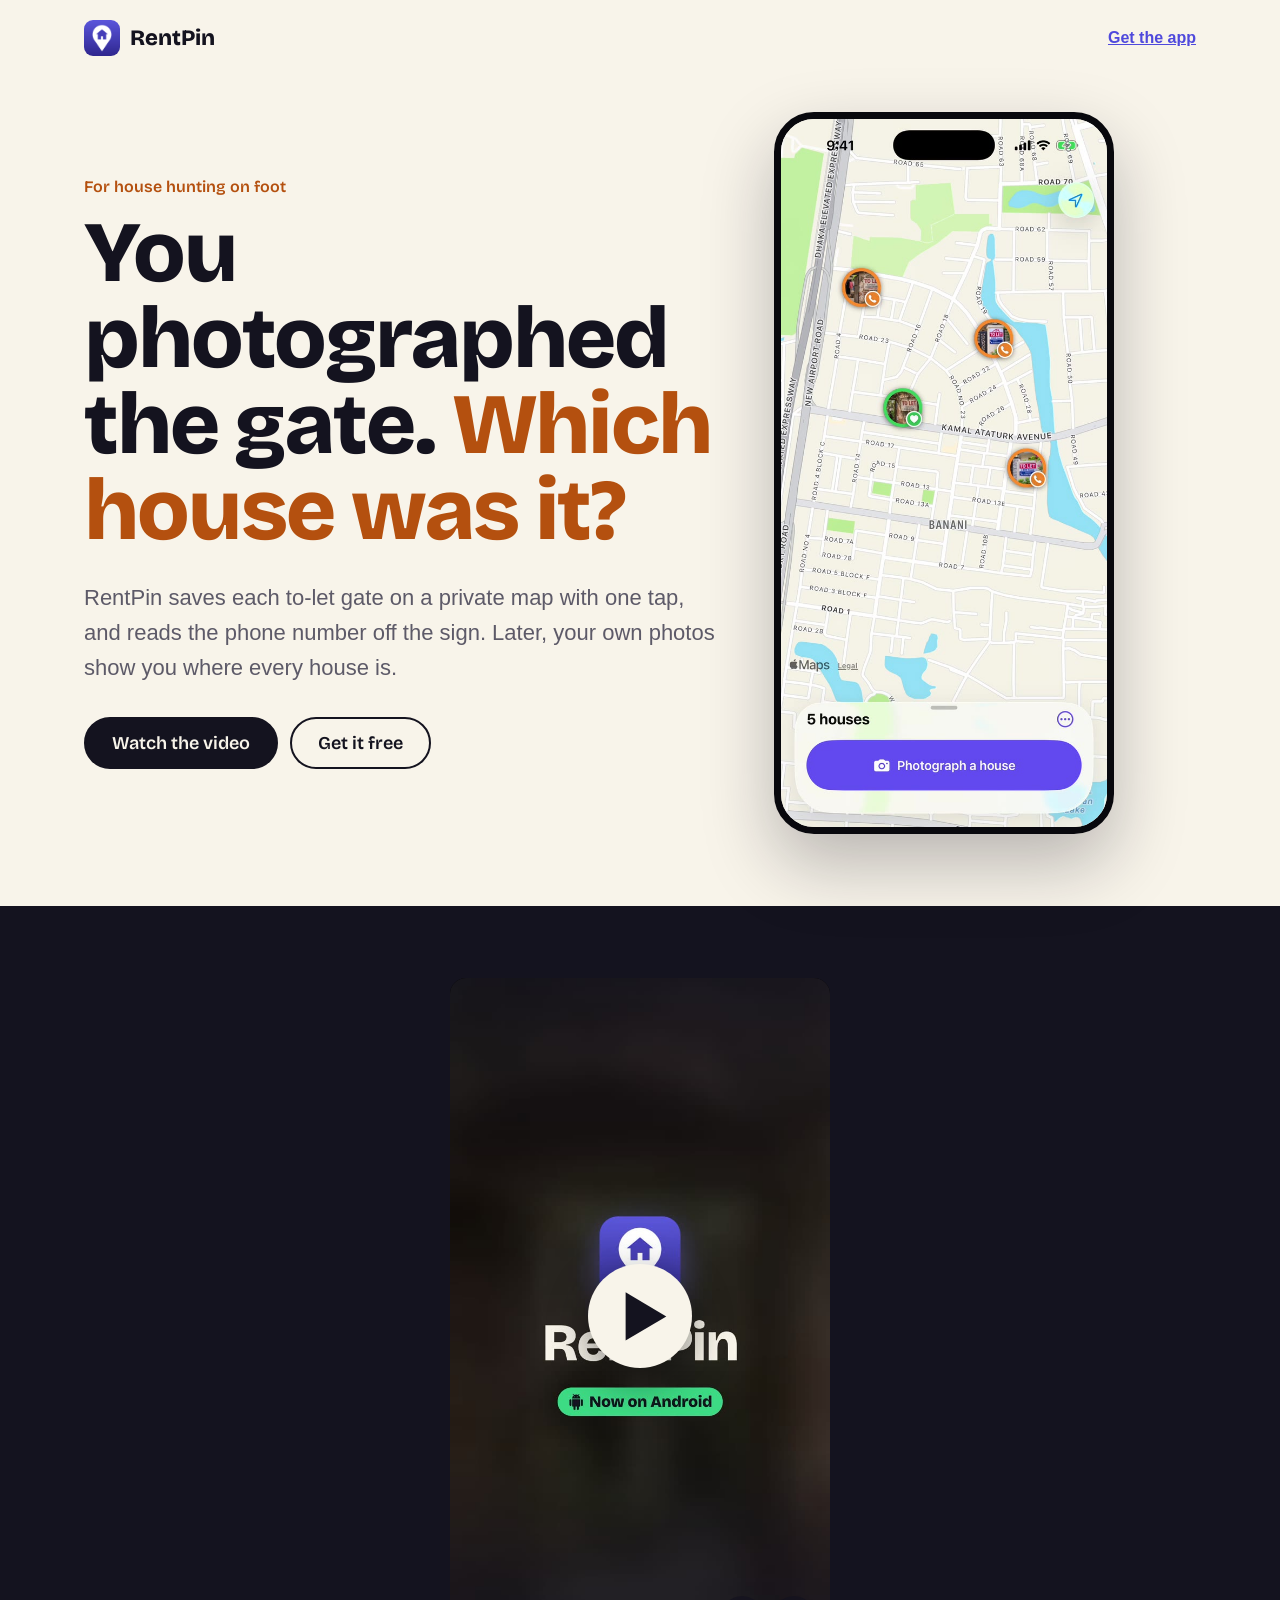
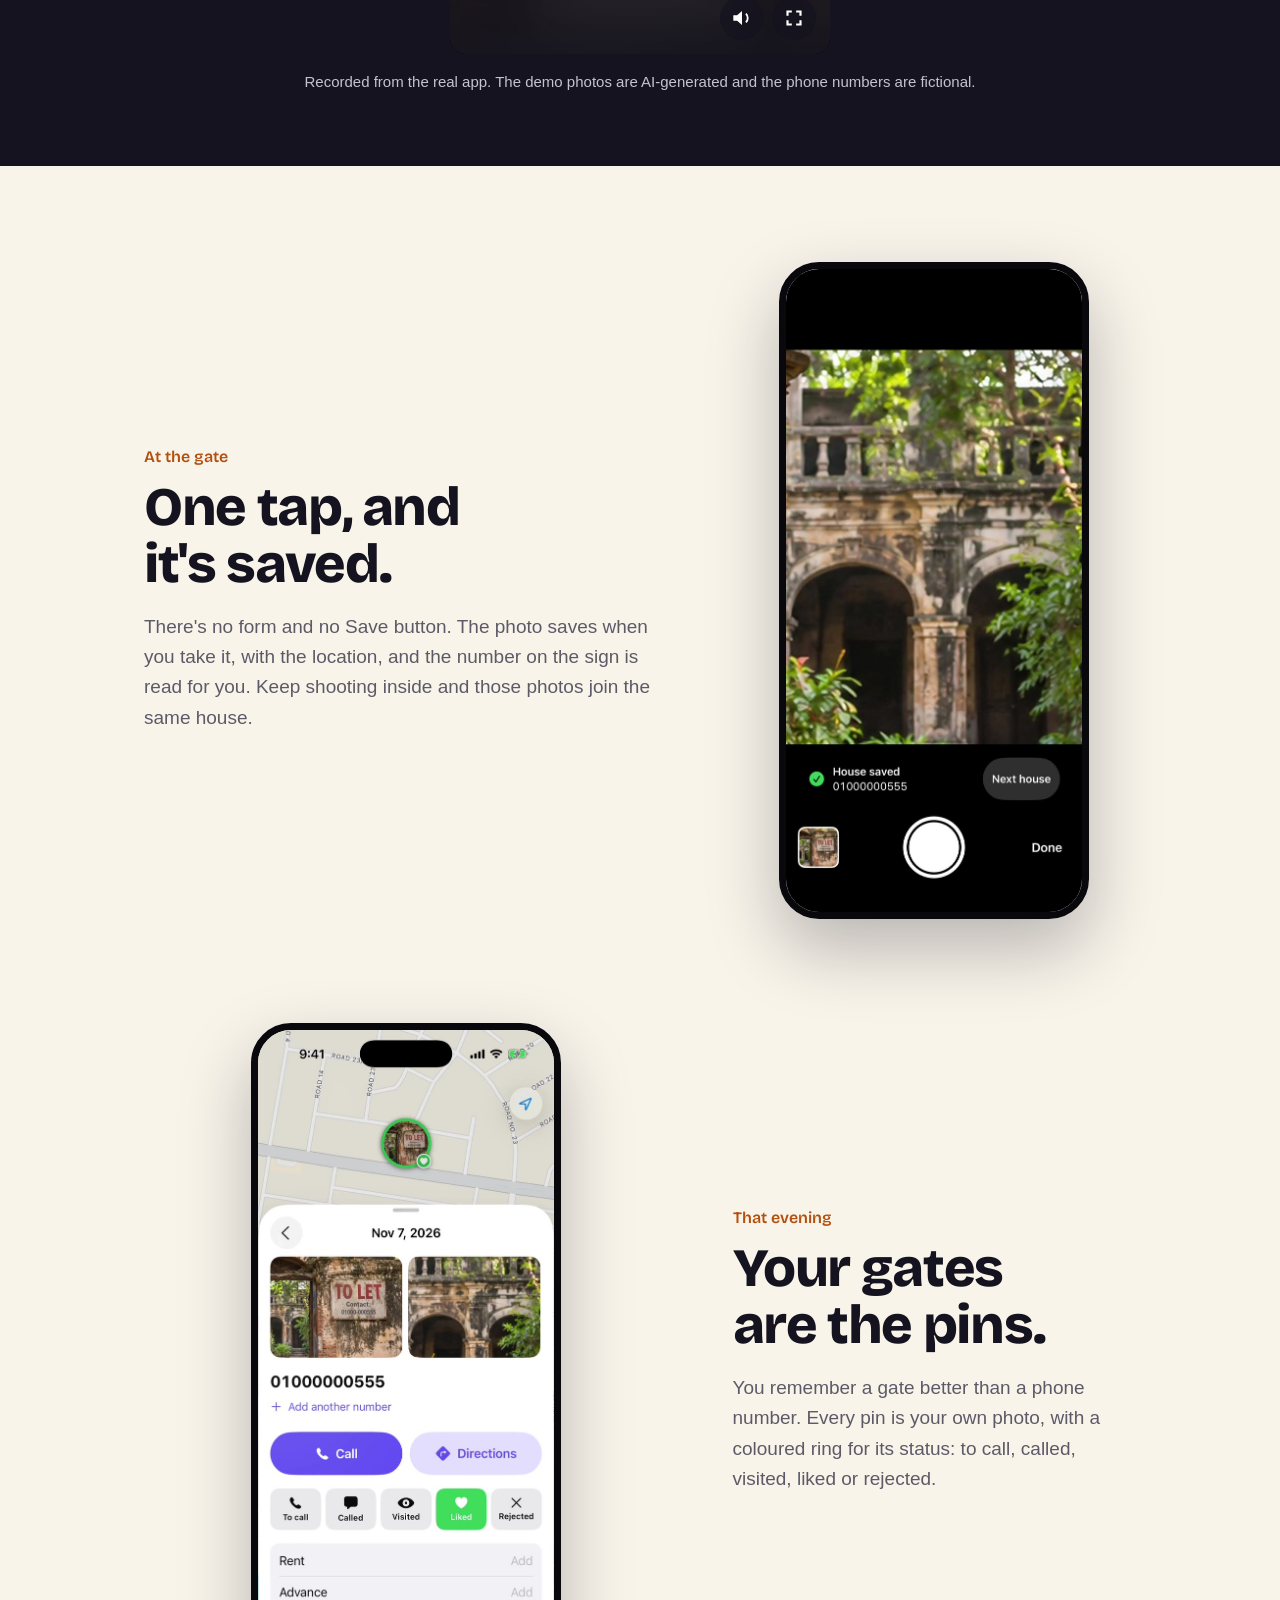
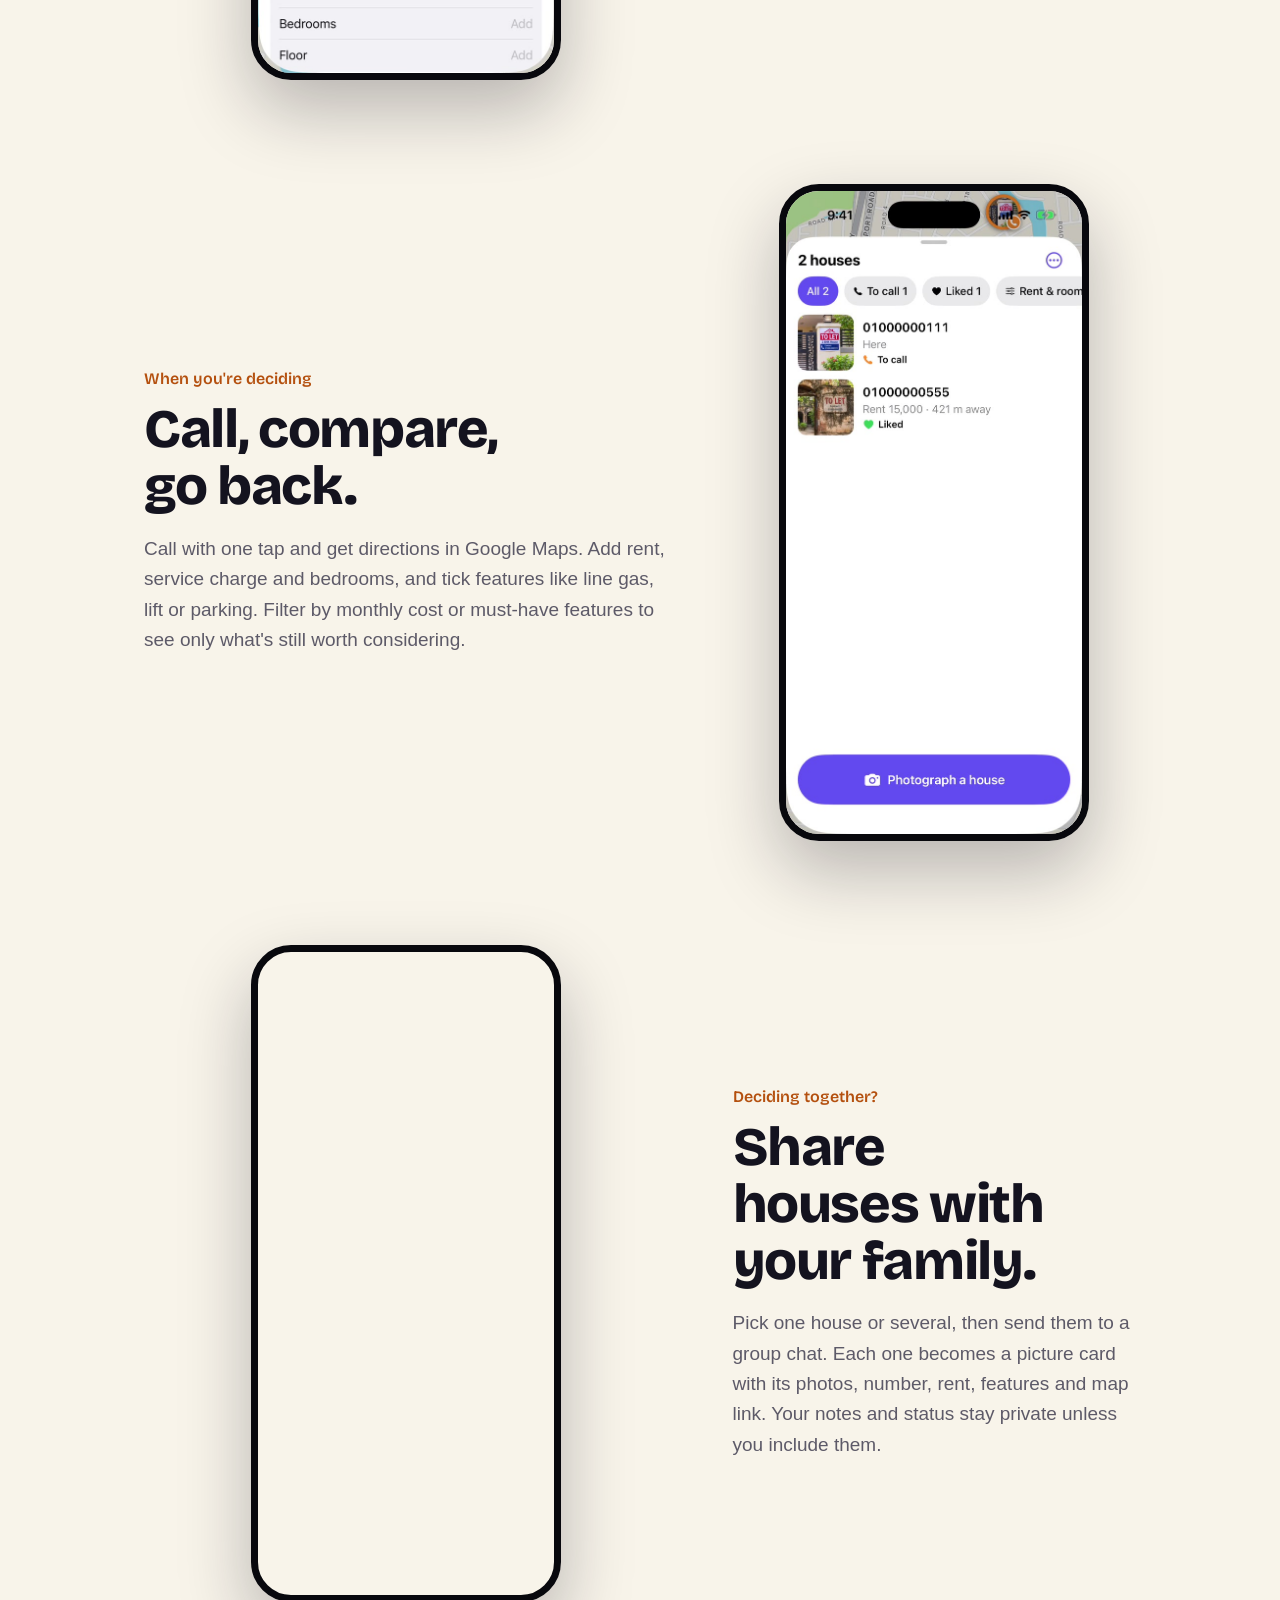
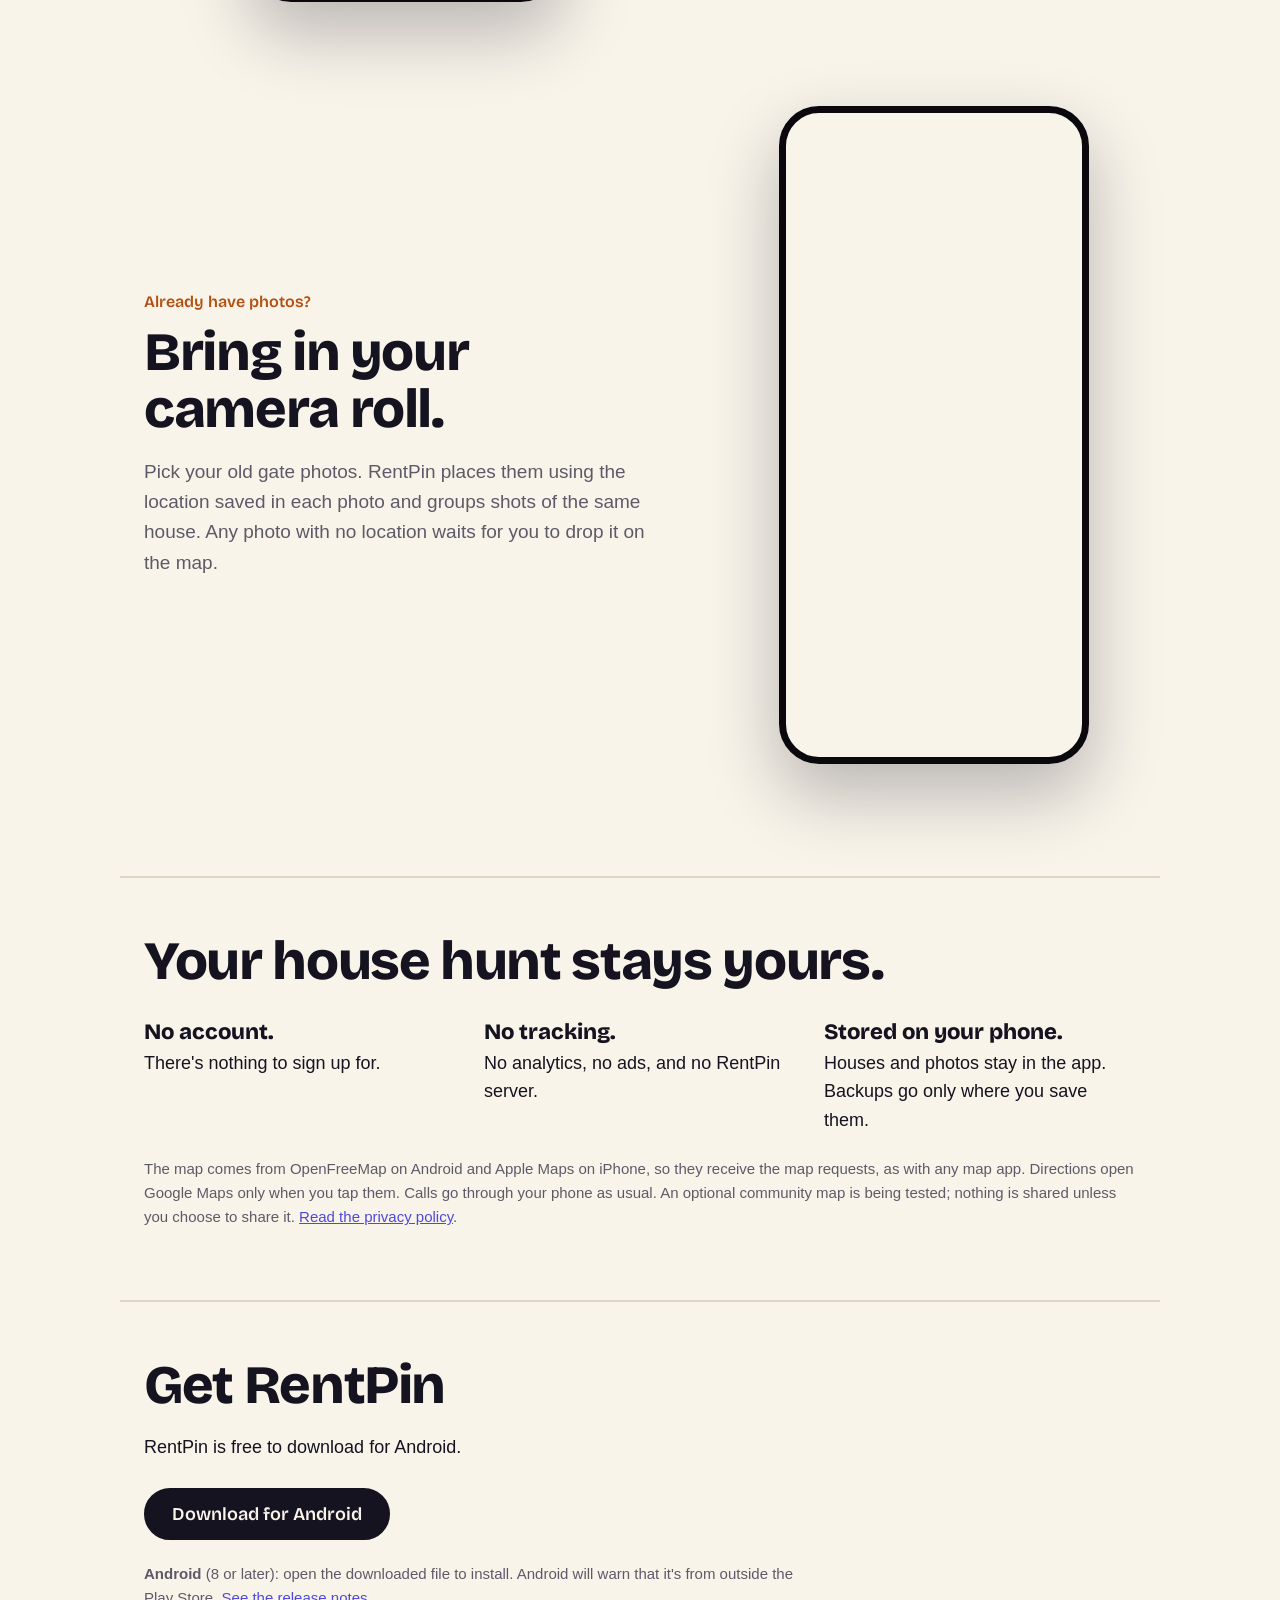
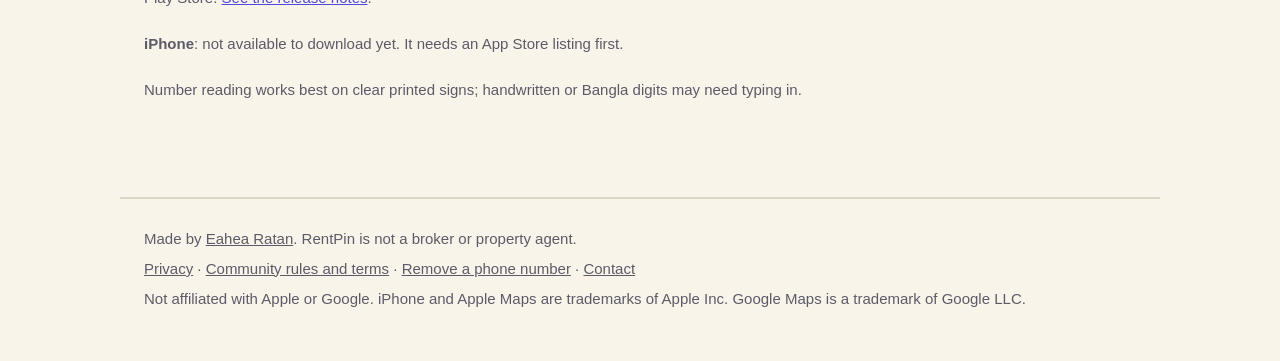
==== index.html @ 7c9598ec "RentPin website Co-Authored-By: Claude Opus 5.5 <noreply@anthropic.com>" ====
<!doctype html>
<html lang="en">
<head>
  <meta charset="utf-8">
  <meta name="viewport" content="width=device-width, initial-scale=1">
  <title>RentPin: never lose a house again</title>
  <meta name="description" content="Photograph a to-let gate and RentPin saves it on your map with the phone number. A free, private app for house hunting on foot.">
  <meta name="theme-color" content="#14131f">
  <meta name="referrer" content="no-referrer">
  <meta http-equiv="Content-Security-Policy" content="default-src 'none'; img-src 'self'; media-src 'self'; style-src 'self'; font-src 'self'; script-src 'self'; base-uri 'none'; form-action 'none'">
  <meta property="og:title" content="RentPin: never lose a house again">
  <meta property="og:description" content="Your gate photos become pins on a private map, with the phone number read for you.">
  <meta property="og:type" content="website">
  <meta property="og:image" content="https://devrashed01.github.io/rentpin/assets/poster.jpg">
  <link rel="icon" href="assets/icon.png">
  <link rel="stylesheet" href="assets/site.css?v=3">
  <script src="assets/site.js?v=3" defer></script>
</head>
<body>
  <a class="skip" href="#main">Skip to content</a>

  <header class="top">
    <a class="brand" href="#main"><img src="assets/icon.png" alt="" width="36" height="36"> RentPin</a>
    <a class="top-link" href="#get">Get the app</a>
  </header>

  <main id="main">
    <section class="hero">
      <div class="hero-copy">
        <p class="eyebrow">For house hunting on foot</p>
        <h1>You photographed the gate. <em>Which house was it?</em></h1>
        <p class="lead">RentPin saves each to-let gate on a private map with one tap, and reads the phone number off the sign. Later, your own photos show you where every house is.</p>
        <div class="actions">
          <a class="button primary" href="#demo" data-play-demo>Watch the video</a>
          <a class="button" href="#get">Get it free</a>
        </div>
      </div>
      <figure class="hero-phone">
        <img src="assets/screen-map.jpg" width="603" height="1311" alt="RentPin map of a neighbourhood, with five gate photos shown as pins.">
      </figure>
    </section>

    <section class="film" id="demo" aria-label="Video">
      <div class="player vertical">
        <video controls preload="none" playsinline poster="assets/android-poster.jpg" width="1080" height="1920">
          <source src="assets/rentpin-android.mp4" type="video/mp4">
          <a href="assets/rentpin-android.mp4">Download the video</a>
        </video>
        <button class="player-toggle" type="button" aria-label="Play the video" hidden>
          <span class="player-icon"><svg viewBox="0 0 24 24" aria-hidden="true"><path d="M8 5.5v13l11-6.5z"/></svg></span>
          <span class="player-spinner" aria-hidden="true"></span>
        </button>
        <div class="player-tools">
          <button class="player-sound" type="button" aria-label="Turn sound off" hidden>
            <svg class="icon-on" viewBox="0 0 24 24" aria-hidden="true"><path d="M4 9.5v5h3.5L12 18.5v-13L7.5 9.5zM15 8.5a5 5 0 0 1 0 7l1.2 1.2a6.7 6.7 0 0 0 0-9.4z"/></svg>
            <svg class="icon-off" viewBox="0 0 24 24" aria-hidden="true"><path d="M4 9.5v5h3.5L12 18.5v-13L7.5 9.5zM21 9.6l-1.2-1.2-2.4 2.4-2.4-2.4-1.2 1.2 2.4 2.4-2.4 2.4 1.2 1.2 2.4-2.4 2.4 2.4 1.2-1.2-2.4-2.4z"/></svg>
          </button>
          <button class="player-fullscreen" type="button" aria-label="Full screen" hidden>
            <svg viewBox="0 0 24 24" aria-hidden="true"><path d="M5 5h5v2H7v3H5zm9 0h5v5h-2V7h-3zM5 14h2v3h3v2H5zm12 0h2v5h-5v-2h3z"/></svg>
          </button>
        </div>
      </div>
      <p class="note">Recorded from the real app. The demo photos are AI-generated and the phone numbers are fictional.</p>
    </section>

    <section class="moments">
      <article class="moment">
        <div class="moment-copy">
          <p class="step">At the gate</p>
          <h2>One tap, and it's saved.</h2>
          <p>There's no form and no Save button. The photo saves when you take it, with the location, and the number on the sign is read for you. Keep shooting inside and those photos join the same house.</p>
        </div>
        <img src="assets/screen-capture.jpg" width="603" height="1311" loading="lazy" alt="Camera screen after a photo, showing House saved and the phone number read from the sign.">
      </article>

      <article class="moment flip">
        <div class="moment-copy">
          <p class="step">That evening</p>
          <h2>Your gates are the pins.</h2>
          <p>You remember a gate better than a phone number. Every pin is your own photo, with a coloured ring for its status: to call, called, visited, liked or rejected.</p>
        </div>
        <img src="assets/screen-house.jpg" width="603" height="1311" loading="lazy" alt="A house opened from the map, with its photos, phone number, Call and Directions buttons and status choices.">
      </article>

      <article class="moment">
        <div class="moment-copy">
          <p class="step">When you're deciding</p>
          <h2>Call, compare, go back.</h2>
          <p>Call with one tap and get directions in Google Maps. Add rent, service charge and bedrooms, and tick features like line gas, lift or parking. Filter by monthly cost or must-have features to see only what's still worth considering.</p>
        </div>
        <img src="assets/screen-list.jpg" width="603" height="1311" loading="lazy" alt="List of saved houses with photo, number, rent, distance and status.">
      </article>

      <article class="moment flip">
        <div class="moment-copy">
          <p class="step">Deciding together?</p>
          <h2>Share houses with your family.</h2>
          <p>Pick one house or several, then send them to a group chat. Each one becomes a picture card with its photos, number, rent, features and map link. Your notes and status stay private unless you include them.</p>
        </div>
        <img src="assets/screen-share.jpg" width="603" height="1311" loading="lazy" alt="Share screen with picture cards for two houses, showing photos, numbers, rent, features and map links.">
      </article>

      <article class="moment">
        <div class="moment-copy">
          <p class="step">Already have photos?</p>
          <h2>Bring in your camera roll.</h2>
          <p>Pick your old gate photos. RentPin places them using the location saved in each photo and groups shots of the same house. Any photo with no location waits for you to drop it on the map.</p>
        </div>
        <img src="assets/screen-import.jpg" width="603" height="1311" loading="lazy" alt="Import review showing old photos placed on a small map and grouped into houses.">
      </article>
    </section>

    <section class="private">
      <h2>Your house hunt stays yours.</h2>
      <ul>
        <li><strong>No account.</strong> There's nothing to sign up for.</li>
        <li><strong>No tracking.</strong> No analytics, no ads, and no RentPin server.</li>
        <li><strong>Stored on your phone.</strong> Houses and photos stay in the app. Backups go only where you save them.</li>
      </ul>
      <p class="note light">The map comes from OpenFreeMap on Android and Apple Maps on iPhone, so they receive the map requests, as with any map app. Directions open Google Maps only when you tap them. Calls go through your phone as usual. An optional community map is being tested; nothing is shared unless you choose to share it. <a href="privacy.html">Read the privacy policy</a>.</p>
    </section>

    <section class="get" id="get">
      <h2>Get RentPin</h2>
      <p>RentPin is free to download for Android.</p>
      <div class="actions">
        <a class="button primary" href="https://github.com/devrashed01/rentpin/releases/download/android-v1.0.1/RentPin-1.0.1.apk" rel="noopener">Download for Android</a>
      </div>
      <p class="note light"><strong>Android</strong> (8 or later): open the downloaded file to install. Android will warn that it's from outside the Play Store. <a href="https://github.com/devrashed01/rentpin/releases" rel="noopener">See the release notes</a>.</p>
      <p class="note light"><strong>iPhone</strong>: not available to download yet. It needs an App Store listing first.</p>
      <p class="note light">Number reading works best on clear printed signs; handwritten or Bangla digits may need typing in.</p>
    </section>
  </main>

  <footer class="foot">
    <p>Made by <a href="https://github.com/devrashed01" rel="noopener">Eahea Ratan</a>. RentPin is not a broker or property agent.</p>
    <p><a href="privacy.html">Privacy</a> · <a href="terms.html">Community rules and terms</a> · <a href="remove.html">Remove a phone number</a> · <a href="mailto:devrashed01@gmail.com">Contact</a></p>
    <p>Not affiliated with Apple or Google. iPhone and Apple Maps are trademarks of Apple Inc. Google Maps is a trademark of Google LLC.</p>
  </footer>
</body>
</html>
---- assets/site.css ----
@font-face {
  font-family: "Bricolage Grotesque";
  src: url("bricolage.woff2") format("woff2");
  font-weight: 200 800;
  font-display: swap;
}

:root {
  --ink: #14131f;
  --paper: #f8f4ea;
  --card: #fffdf7;
  --muted: #5d5a68;
  --line: #ddd6c6;
  --accent: #4f49dc;
  --warm: #b4500f;
  --display: "Bricolage Grotesque", ui-sans-serif, system-ui, sans-serif;
  --body: ui-sans-serif, -apple-system, "Segoe UI", Roboto, sans-serif;
  color-scheme: light dark;
}

@media (prefers-color-scheme: dark) {
  :root {
    --paper: #14131f;
    --ink: #f8f4ea;
    --card: #1d1c2b;
    --muted: #aeabb9;
    --line: #34324a;
    --accent: #9c98ff;
    --warm: #ff9a3d;
  }
}

* { box-sizing: border-box; }

html { scroll-behavior: smooth; }

@media (prefers-reduced-motion: reduce) {
  html { scroll-behavior: auto; }
}

body {
  margin: 0;
  background: var(--paper);
  color: var(--ink);
  font: 18px/1.6 var(--body);
  -webkit-text-size-adjust: 100%;
}

img, video { display: block; max-width: 100%; height: auto; }

a { color: var(--accent); }

:focus-visible { outline: 3px solid var(--accent); outline-offset: 3px; border-radius: 4px; }

.skip {
  position: absolute;
  left: 16px;
  top: -60px;
  padding: 8px 14px;
  background: var(--card);
  border-radius: 8px;
}
.skip:focus { top: 12px; }

.top {
  max-width: 1160px;
  margin: 0 auto;
  padding: 20px 24px;
  display: flex;
  align-items: center;
  justify-content: space-between;
  gap: 16px;
}

.brand {
  display: inline-flex;
  align-items: center;
  gap: 10px;
  font: 800 22px var(--display);
  color: var(--ink);
  text-decoration: none;
}
.brand img { border-radius: 9px; }

.top-link { font-weight: 600; font-size: 16px; }

h1, h2 {
  font-family: var(--display);
  font-weight: 800;
  letter-spacing: -0.025em;
  margin: 0;
  text-wrap: balance;
}

h1 {
  font-size: clamp(38px, 7vw, 86px);
  line-height: 1;
}
h1 em { font-style: normal; color: var(--warm); }

h2 {
  font-size: clamp(34px, 4.6vw, 54px);
  line-height: 1.05;
}

.hero {
  max-width: 1160px;
  margin: 0 auto;
  padding: 36px 24px 72px;
  display: grid;
  grid-template-columns: minmax(0, 1.5fr) minmax(0, 1fr);
  gap: 56px;
  align-items: center;
}

.eyebrow, .step {
  font: 600 16px var(--display);
  color: var(--warm);
  margin: 0 0 14px;
}

.lead {
  font-size: clamp(19px, 2vw, 22px);
  margin: 26px 0 32px;
  max-width: 34em;
  color: var(--muted);
}

.actions { display: flex; flex-wrap: wrap; gap: 12px; }

.button {
  display: inline-flex;
  align-items: center;
  justify-content: center;
  min-height: 52px;
  padding: 0 26px;
  border-radius: 999px;
  border: 2px solid var(--ink);
  color: var(--ink);
  font: 600 18px var(--display);
  text-decoration: none;
  transition: transform 150ms ease;
}
.button:hover { transform: translateY(-2px); }
.button.primary { background: var(--ink); color: var(--paper); }

@media (prefers-reduced-motion: reduce) {
  .button { transition: none; }
  .button:hover { transform: none; }
}

.hero-phone { margin: 0; justify-self: center; }

.hero-phone img, .moment > img {
  border-radius: 40px;
  border: 7px solid #08080d;
  box-shadow: 0 30px 70px rgba(20, 19, 31, 0.28);
}
.hero-phone img { width: min(340px, 100%); }

.film {
  background: #14131f;
  padding: 72px 24px;
}
.player {
  position: relative;
  max-width: 1160px;
  margin: 0 auto;
  border-radius: 16px;
  overflow: hidden;
  background: #000;
}
.player video { width: 100%; }
.player.vertical { max-width: min(380px, 100%); }
.player.vertical:fullscreen { max-width: none; justify-content: center; }
.player.vertical:fullscreen video { width: auto; height: 100%; }
.player:fullscreen { display: flex; align-items: center; border-radius: 0; max-width: none; }

.player button {
  border: 0;
  padding: 0;
  color: #fff;
  background: none;
  cursor: pointer;
}
.player button[hidden] { display: none; }
.player svg { display: block; width: 100%; height: 100%; fill: currentColor; }

.player-toggle {
  position: absolute;
  inset: 0;
  width: 100%;
  display: grid;
  place-items: center;
}
.player-toggle:focus-visible, .player-tools button:focus-visible { outline: 3px solid #fff; outline-offset: -6px; }

.player-icon {
  width: clamp(68px, 9vw, 104px);
  aspect-ratio: 1;
  padding: 2%;
  border-radius: 50%;
  color: #14131f;
  background: #f8f4ea;
  box-shadow: 0 12px 40px rgba(0, 0, 0, 0.45);
  transition: transform 180ms ease, opacity 180ms ease;
}
.player-toggle:hover .player-icon { transform: scale(1.06); }
.is-playing .player-icon { opacity: 0; transform: scale(0.9); }

.player-spinner {
  display: none;
  grid-area: 1 / 1;
  width: 54px;
  aspect-ratio: 1;
  border-radius: 50%;
  border: 4px solid rgba(255, 255, 255, 0.28);
  border-top-color: #fff;
  animation: player-spin 900ms linear infinite;
}
.player-icon { grid-area: 1 / 1; }
.is-loading .player-spinner { display: block; }
.is-loading .player-icon { opacity: 0; }
@keyframes player-spin { to { transform: rotate(360deg); } }

.player-tools {
  position: absolute;
  right: 14px;
  bottom: 14px;
  display: flex;
  gap: 8px;
  opacity: 1;
  transition: opacity 180ms ease;
}
.player-tools button {
  width: 44px;
  height: 44px;
  padding: 9px;
  border-radius: 50%;
  background: rgba(20, 19, 31, 0.72);
}
/* Nothing on screen while playing, unless the pointer is over the video or a control has focus. */
.is-playing .player-tools { opacity: 0; }
.is-playing:not(.is-muted) .player-tools:focus-within { opacity: 1; }
@media (hover: hover) {
  .is-playing:hover .player-tools { opacity: 1; }
}
/* A video forced to play muted must always offer the way to turn sound on. */
.is-playing.is-muted .player-tools { opacity: 1; }

.icon-off { display: none !important; }
.is-muted .icon-off { display: block !important; }
.is-muted .icon-on { display: none !important; }

@media (prefers-reduced-motion: reduce) {
  .player-icon, .player-tools { transition: none; }
  .player-spinner { animation-duration: 3s; }
}
.film .note { color: #c6c3cf; max-width: 1160px; margin: 16px auto 0; text-align: center; }

.note { font-size: 15px; color: var(--muted); }

.moments {
  max-width: 1040px;
  margin: 0 auto;
  padding: 96px 24px 40px;
  display: grid;
  gap: 104px;
}

.moment {
  display: grid;
  grid-template-columns: minmax(0, 1.3fr) minmax(0, 1fr);
  gap: 64px;
  align-items: center;
}
.moment > img { width: min(310px, 100%); justify-self: center; }
.moment-copy p:last-child { color: var(--muted); font-size: 19px; margin: 18px 0 0; max-width: 30em; }
.flip .moment-copy { order: 2; }

.private {
  max-width: 1040px;
  margin: 72px auto 0;
  padding: 56px 24px;
  border-top: 2px solid var(--line);
}
.private ul {
  list-style: none;
  padding: 0;
  margin: 28px 0 22px;
  display: grid;
  grid-template-columns: repeat(3, minmax(0, 1fr));
  gap: 28px;
}
.private strong { display: block; font: 800 22px var(--display); margin-bottom: 4px; }

.get {
  max-width: 1040px;
  margin: 0 auto;
  padding: 56px 24px 80px;
  border-top: 2px solid var(--line);
}
.get > p:first-of-type { max-width: 36em; margin: 18px 0 26px; }
.get .note { max-width: 44em; margin-top: 22px; }

.foot {
  border-top: 2px solid var(--line);
  padding: 28px 24px 44px;
  max-width: 1040px;
  margin: 0 auto;
  font-size: 15px;
  color: var(--muted);
}
.foot p { margin: 0 0 6px; }

.foot a { color: inherit; }

.doc {
  max-width: 720px;
  margin: 0 auto;
  padding: 28px 24px 72px;
}
.doc h1 { font-size: clamp(38px, 6vw, 58px); line-height: 1.05; }
.doc h2 { font-size: 26px; line-height: 1.2; letter-spacing: -0.01em; margin: 40px 0 10px; }
.doc p, .doc li { font-size: 17px; }
.doc ul { padding-left: 22px; }
.doc li { margin-bottom: 6px; }
.doc .updated { color: var(--muted); font-size: 15px; margin: 12px 0 28px; }
.doc [lang="bn"] { line-height: 1.8; }

.removal { display: grid; gap: 20px; margin-top: 30px; }
.removal[hidden], .result[hidden] { display: none; }
.field { display: grid; gap: 7px; }
.field label { font-weight: 650; }
.removal input[type="tel"], .removal textarea {
  width: 100%;
  padding: 13px 14px;
  border: 2px solid var(--line);
  border-radius: 10px;
  background: var(--card);
  color: var(--ink);
  font: 18px/1.4 var(--body);
}
.removal input[type="tel"]:focus, .removal textarea:focus { border-color: var(--accent); outline: none; }
.removal textarea { min-height: 96px; resize: vertical; }
.consent { display: grid; grid-template-columns: 24px minmax(0, 1fr); gap: 10px; align-items: start; font-size: 17px; }
.consent input { width: 22px; height: 22px; margin: 3px 0 0; accent-color: var(--accent); }
.removal button { justify-self: start; cursor: pointer; background: var(--ink); color: var(--paper); }
.removal button:disabled { opacity: 0.55; cursor: progress; }
.form-error { color: #b3261e; font-weight: 600; margin: 0; }
.form-error:empty { display: none; }
.result { margin-top: 30px; padding: 22px; border: 2px solid var(--line); border-radius: 14px; background: var(--card); }
.result h2 { margin-top: 0; }
@media (prefers-color-scheme: dark) { .form-error { color: #ffb4ab; } }

@media (max-width: 820px) {
  .hero, .moment { grid-template-columns: minmax(0, 1fr); gap: 40px; }
  .flip .moment-copy { order: 0; }
  .private ul { grid-template-columns: minmax(0, 1fr); gap: 18px; }
  .moments { padding-top: 64px; gap: 72px; }
  .film { padding: 48px 16px; }
  .top, .hero, .moments, .private, .get, .foot, .doc { padding-left: 16px; padding-right: 16px; }
}
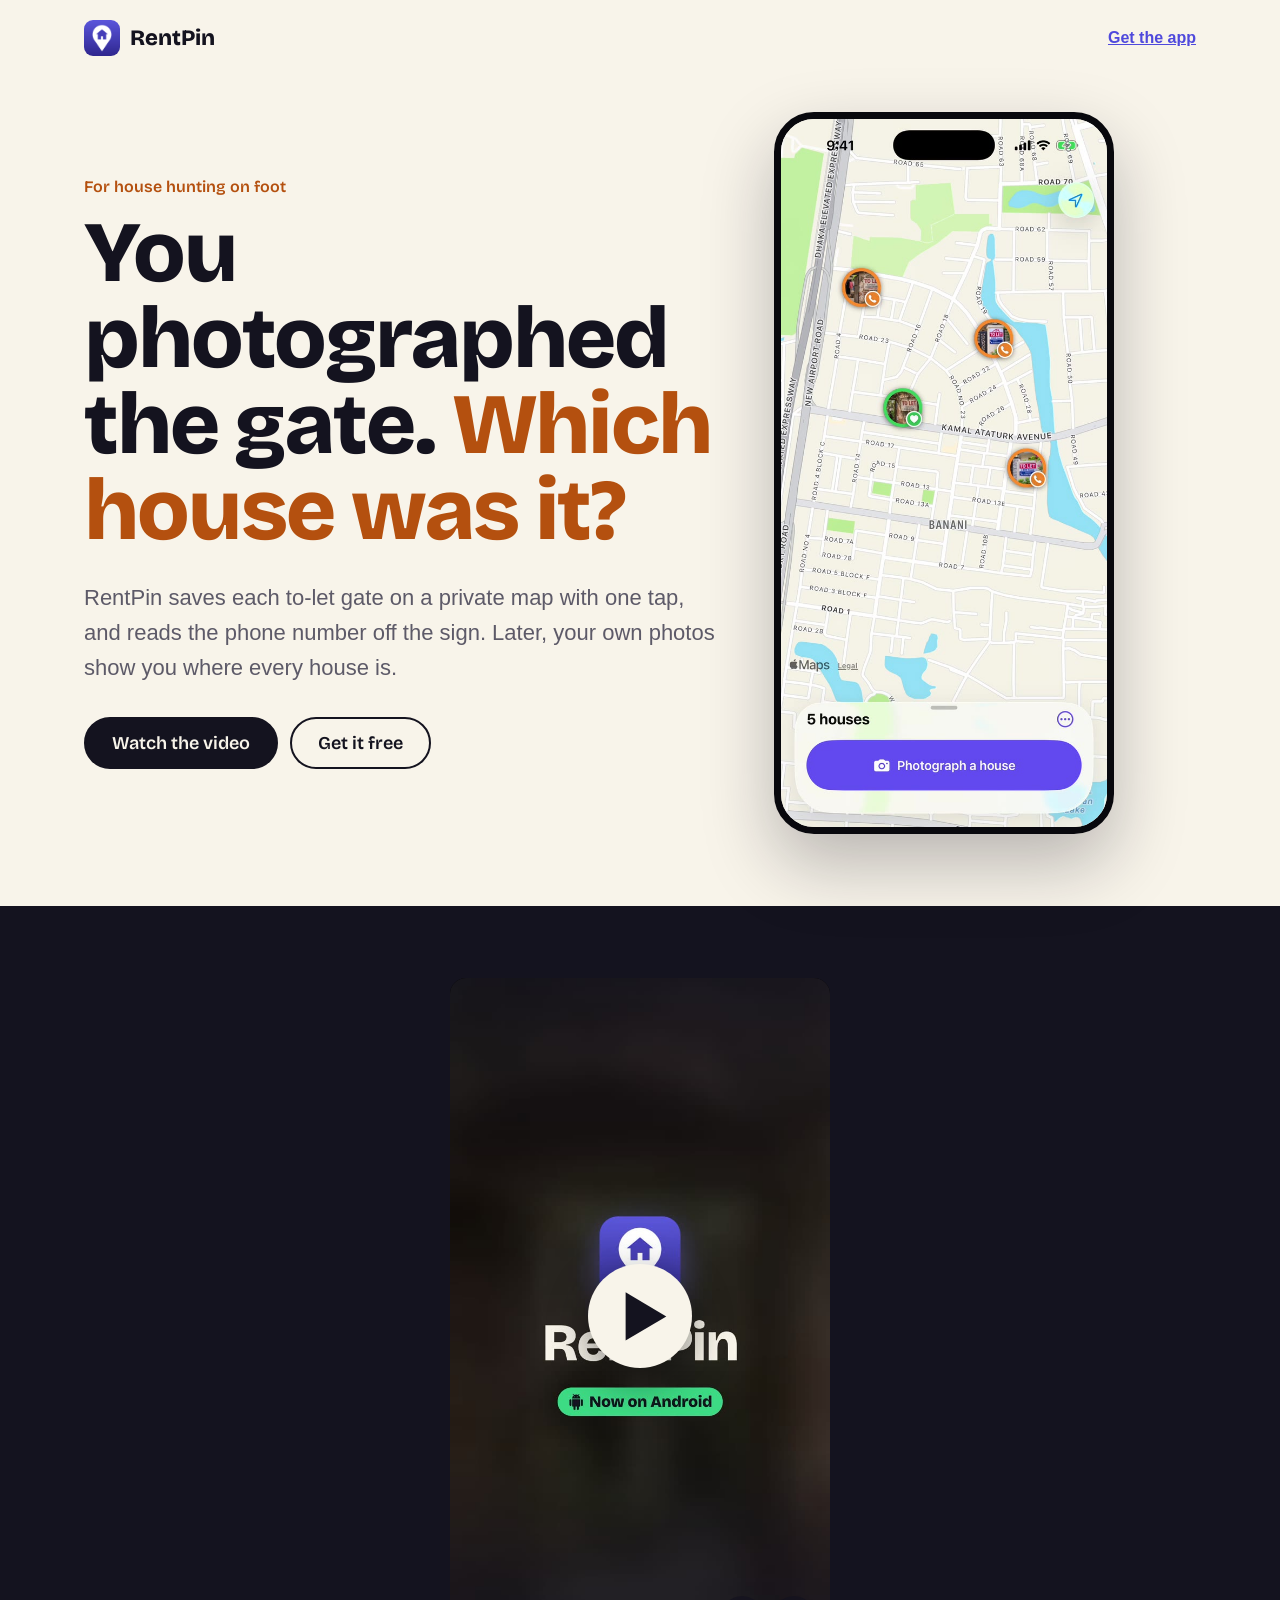
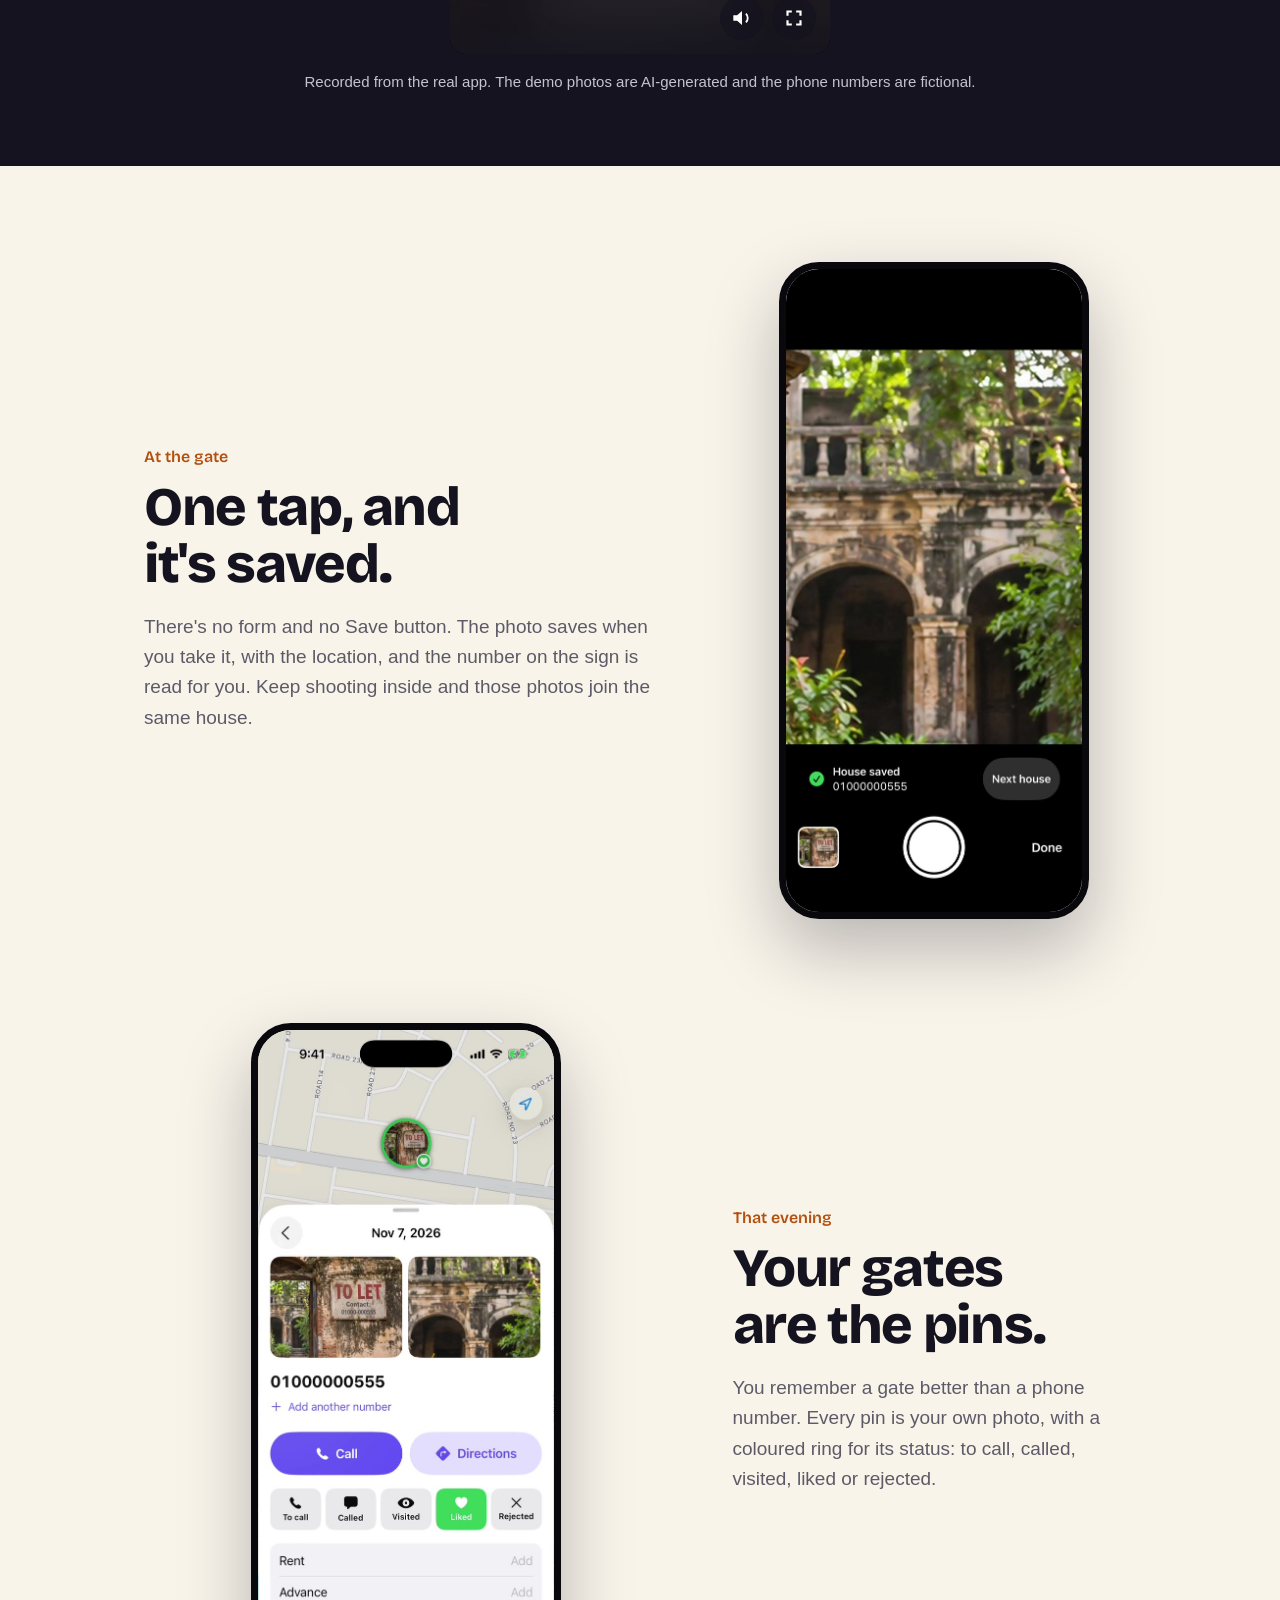
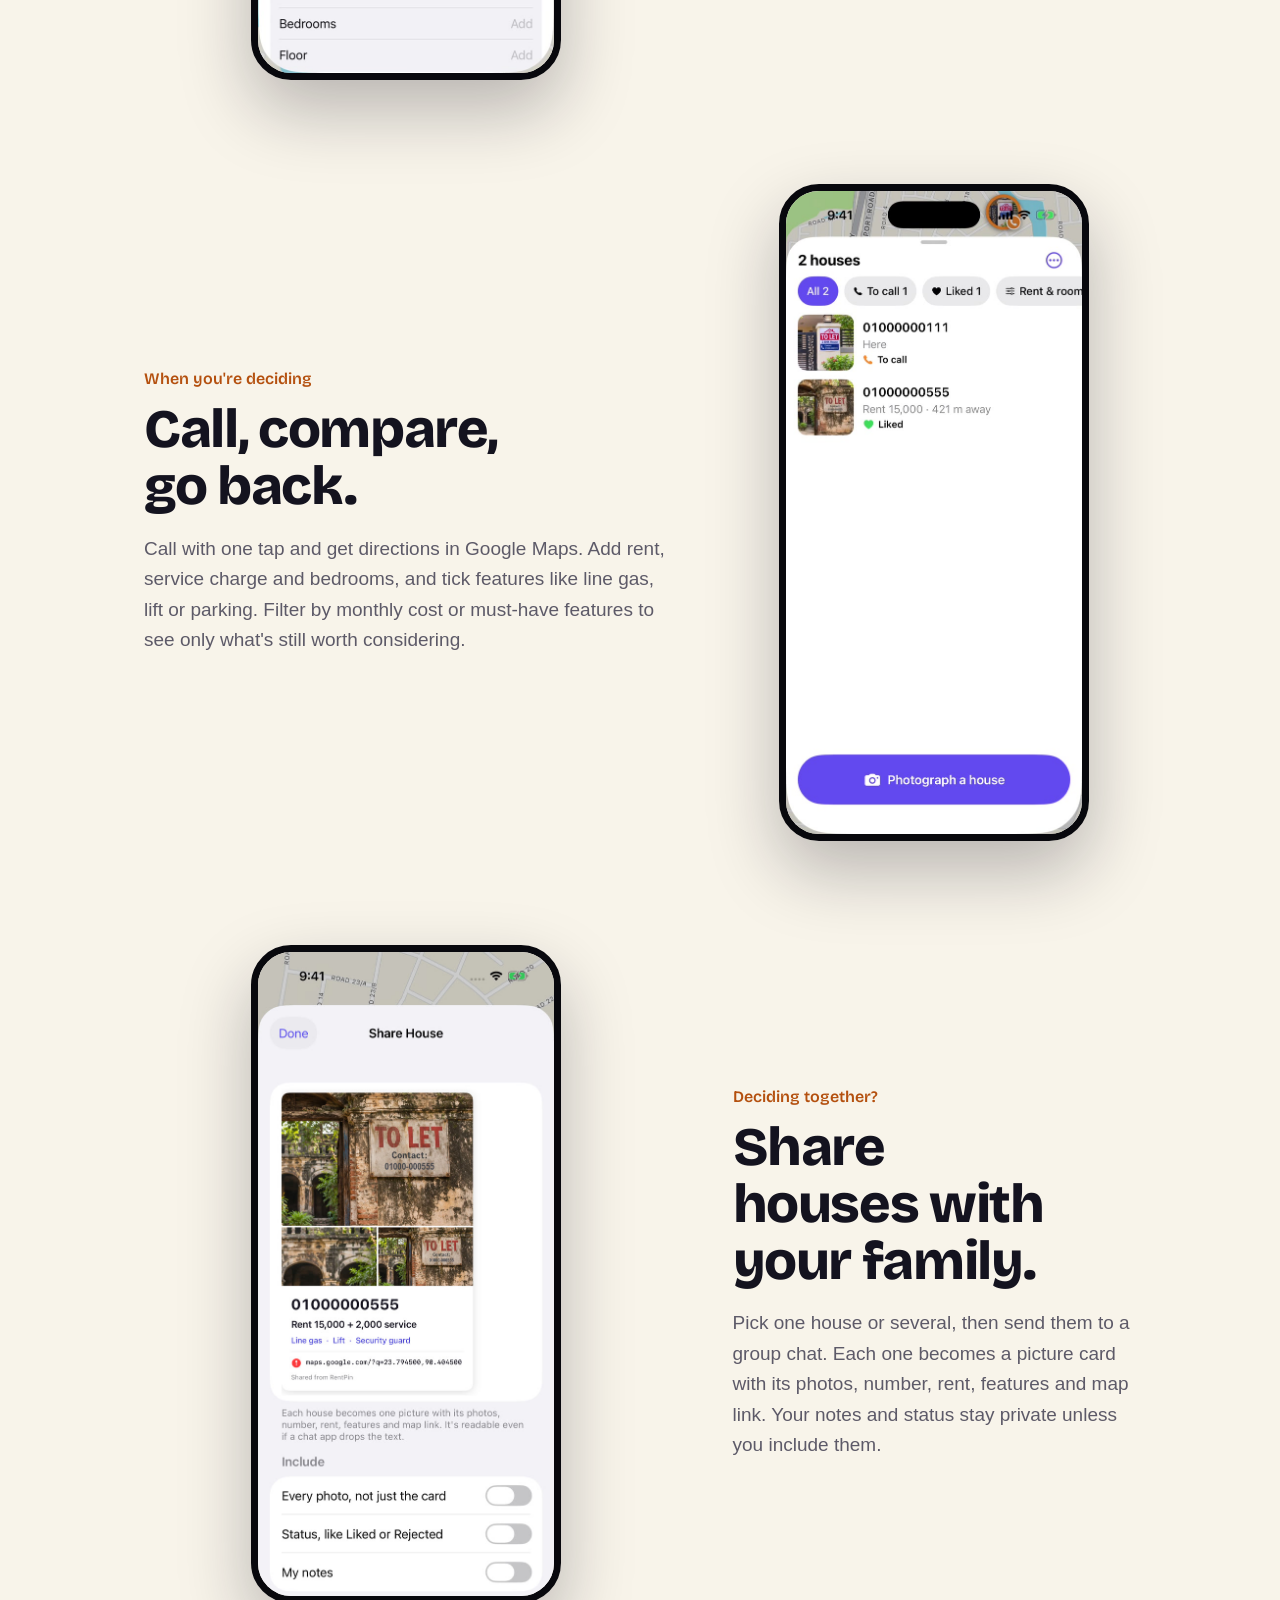
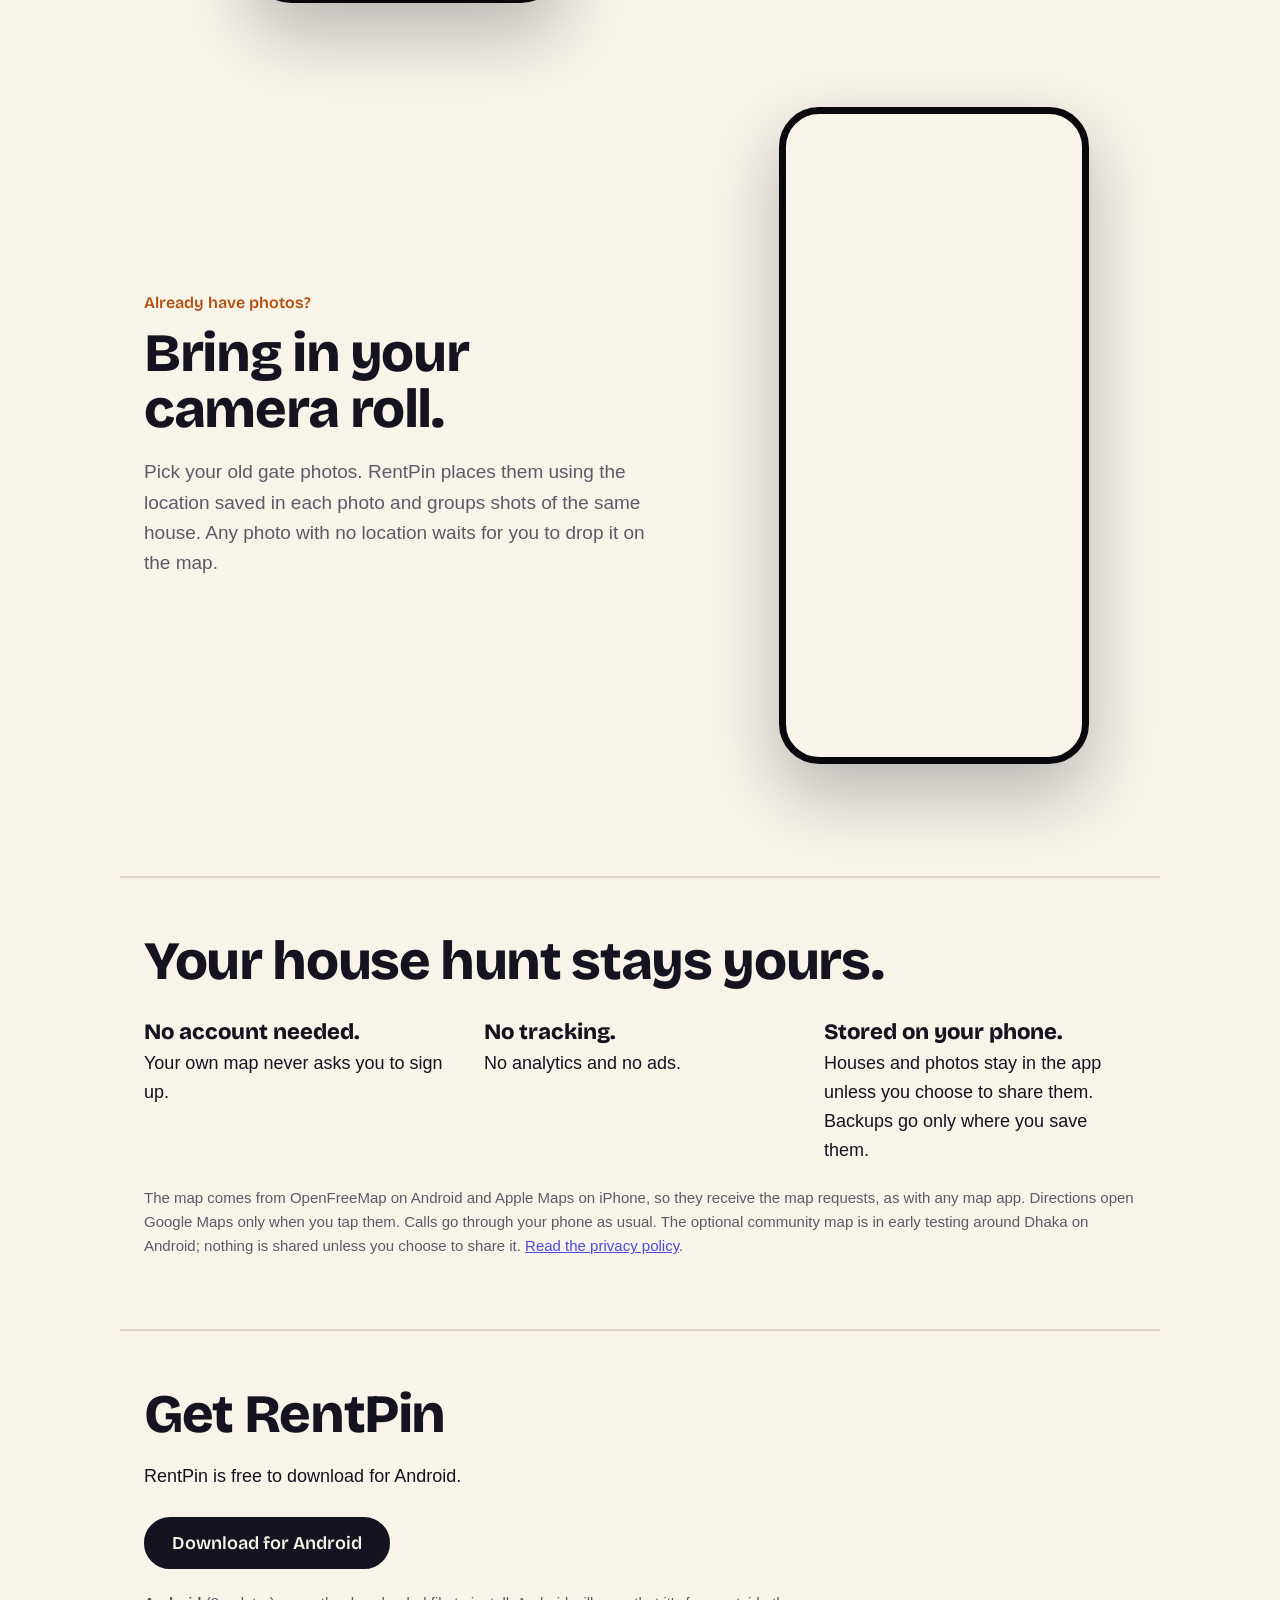
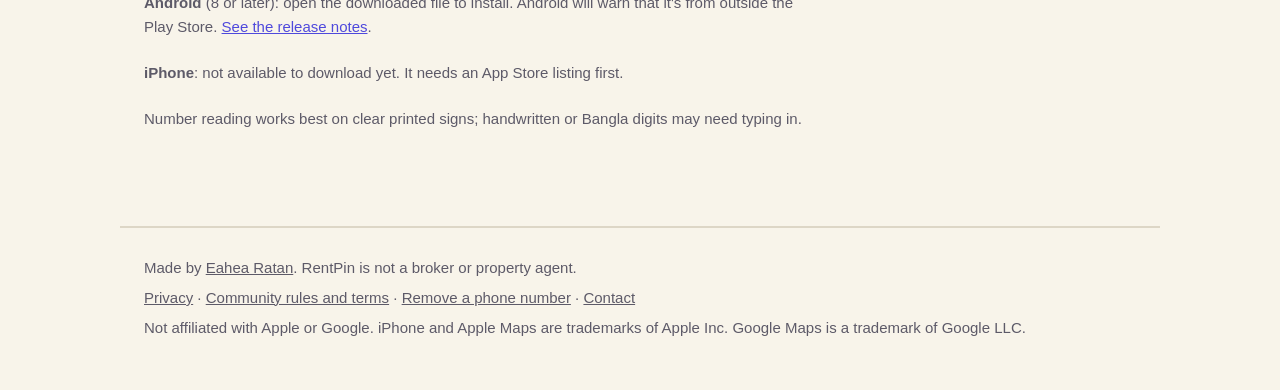
==== commit fc337e1e: "Link Android 1.0.2 and describe the community map Co-Authored-By: Claude Opus 5.5 <noreply@anthropic" ====
--- a/index.html
+++ b/index.html
@@ -113,18 +113,18 @@
     <section class="private">
       <h2>Your house hunt stays yours.</h2>
       <ul>
-        <li><strong>No account.</strong> There's nothing to sign up for.</li>
-        <li><strong>No tracking.</strong> No analytics, no ads, and no RentPin server.</li>
-        <li><strong>Stored on your phone.</strong> Houses and photos stay in the app. Backups go only where you save them.</li>
+        <li><strong>No account needed.</strong> Your own map never asks you to sign up.</li>
+        <li><strong>No tracking.</strong> No analytics and no ads.</li>
+        <li><strong>Stored on your phone.</strong> Houses and photos stay in the app unless you choose to share them. Backups go only where you save them.</li>
       </ul>
-      <p class="note light">The map comes from OpenFreeMap on Android and Apple Maps on iPhone, so they receive the map requests, as with any map app. Directions open Google Maps only when you tap them. Calls go through your phone as usual. An optional community map is being tested; nothing is shared unless you choose to share it. <a href="privacy.html">Read the privacy policy</a>.</p>
+      <p class="note light">The map comes from OpenFreeMap on Android and Apple Maps on iPhone, so they receive the map requests, as with any map app. Directions open Google Maps only when you tap them. Calls go through your phone as usual. The optional community map is in early testing around Dhaka on Android; nothing is shared unless you choose to share it. <a href="privacy.html">Read the privacy policy</a>.</p>
     </section>
 
     <section class="get" id="get">
       <h2>Get RentPin</h2>
       <p>RentPin is free to download for Android.</p>
       <div class="actions">
-        <a class="button primary" href="https://github.com/devrashed01/rentpin/releases/download/android-v1.0.1/RentPin-1.0.1.apk" rel="noopener">Download for Android</a>
+        <a class="button primary" href="https://github.com/devrashed01/rentpin/releases/download/android-v1.0.2/RentPin-1.0.2.apk" rel="noopener">Download for Android</a>
       </div>
       <p class="note light"><strong>Android</strong> (8 or later): open the downloaded file to install. Android will warn that it's from outside the Play Store. <a href="https://github.com/devrashed01/rentpin/releases" rel="noopener">See the release notes</a>.</p>
       <p class="note light"><strong>iPhone</strong>: not available to download yet. It needs an App Store listing first.</p>
